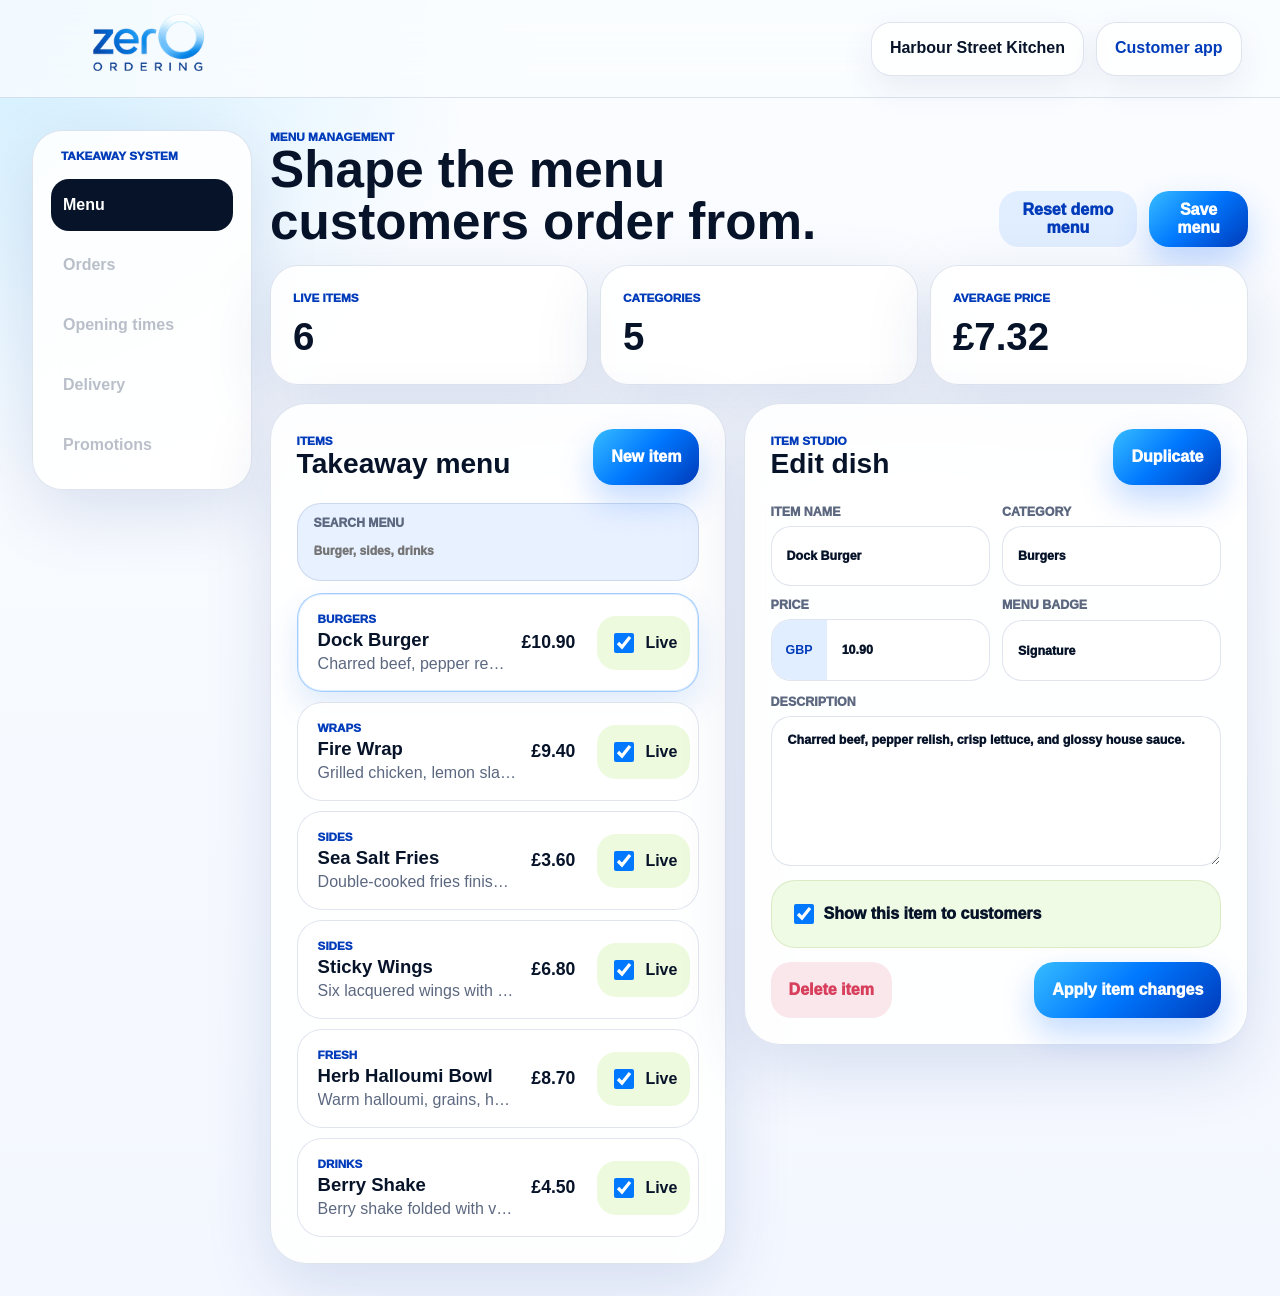
==== dashboard/index.html @ a02d7c76 "Add takeaway menu dashboard" ====
<!doctype html>
<html lang="en">
  <head>
    <meta charset="UTF-8" />
    <meta name="viewport" content="width=device-width, initial-scale=1.0" />
    <title>Zero Ordering Dashboard</title>
    <link rel="stylesheet" href="./dashboard.css" />
  </head>
  <body>
    <header class="dashboard-topbar">
      <img src="../assets/zero-ordering-logo.png" alt="Zero Ordering" />
      <nav aria-label="Takeaway dashboard">
        <strong>Harbour Street Kitchen</strong>
        <a href="../" target="_blank" rel="noreferrer">Customer app</a>
      </nav>
    </header>

    <main class="dashboard-shell">
      <aside class="dashboard-nav">
        <p>Takeaway system</p>
        <button class="active" type="button">Menu</button>
        <button type="button" disabled>Orders</button>
        <button type="button" disabled>Opening times</button>
        <button type="button" disabled>Delivery</button>
        <button type="button" disabled>Promotions</button>
      </aside>

      <section class="dashboard-main" aria-labelledby="dashboard-title">
        <header class="dashboard-heading">
          <div>
            <p>Menu management</p>
            <h1 id="dashboard-title">Shape the menu customers order from.</h1>
          </div>
          <div class="heading-actions">
            <button class="quiet-action" id="reset-menu" type="button">Reset demo menu</button>
            <button class="save-action" id="save-menu" type="button">Save menu</button>
          </div>
        </header>

        <div class="metrics" id="menu-metrics" aria-label="Menu metrics"></div>

        <div class="dashboard-grid">
          <section class="menu-library" aria-labelledby="library-title">
            <div class="panel-head">
              <div>
                <p>Items</p>
                <h2 id="library-title">Takeaway menu</h2>
              </div>
              <button id="new-item" type="button">New item</button>
            </div>
            <label class="dashboard-search">
              <span>Search menu</span>
              <input id="dashboard-search" type="search" placeholder="Burger, sides, drinks" />
            </label>
            <div class="menu-table" id="dashboard-items"></div>
          </section>

          <section class="editor-panel" aria-labelledby="editor-title">
            <div class="panel-head">
              <div>
                <p>Item studio</p>
                <h2 id="editor-title">Edit dish</h2>
              </div>
              <button class="quiet-action" id="duplicate-item" type="button">Duplicate</button>
            </div>

            <form id="menu-editor">
              <div class="editor-grid">
                <label>
                  Item name
                  <input required name="name" type="text" />
                </label>
                <label>
                  Category
                  <input required name="category" type="text" />
                </label>
                <label>
                  Price
                  <span class="price-input">
                    <b>GBP</b>
                    <input required min="0" name="price" step="0.05" type="number" />
                  </span>
                </label>
                <label>
                  Menu badge
                  <input required maxlength="18" name="time" type="text" />
                </label>
              </div>
              <label>
                Description
                <textarea required name="description" rows="5"></textarea>
              </label>
              <label class="live-switch">
                <input name="active" type="checkbox" />
                <span>Show this item to customers</span>
              </label>
              <div class="editor-actions">
                <button class="danger-action" id="delete-item" type="button">Delete item</button>
                <button class="save-action" type="submit">Apply item changes</button>
              </div>
            </form>
          </section>
        </div>
      </section>
    </main>

    <template id="dashboard-item-template">
      <article class="dashboard-item">
        <button class="item-select" type="button">
          <span>
            <small></small>
            <strong></strong>
            <em></em>
          </span>
          <b></b>
        </button>
        <label>
          <input class="item-live" type="checkbox" />
          <span>Live</span>
        </label>
      </article>
    </template>

    <div class="dashboard-toast" id="dashboard-toast" role="status" aria-live="polite"></div>
    <script src="../menu-api.js"></script>
    <script src="./dashboard.js"></script>
  </body>
</html>
---- dashboard/dashboard.css ----
:root {
  color-scheme: light;
  --zero: #0078ff;
  --zero-bright: #37bcff;
  --zero-deep: #003bba;
  --ink: #071329;
  --muted: #5c6880;
  --paper: #f3f7ff;
  --panel: rgba(255, 255, 255, 0.88);
  --line: rgba(9, 48, 122, 0.13);
  --good: #aee96b;
  --danger: #d73f5c;
  --shadow: 0 22px 68px rgba(0, 47, 132, 0.13);
}

* {
  box-sizing: border-box;
  letter-spacing: 0;
}

body {
  background:
    radial-gradient(circle at top left, rgba(55, 188, 255, 0.22), transparent 30rem),
    linear-gradient(180deg, #fbfdff, var(--paper));
  color: var(--ink);
  font-family: Inter, "SF Pro Text", "Segoe UI", Arial, sans-serif;
  margin: 0;
}

button,
input,
textarea {
  font: inherit;
}

button {
  cursor: pointer;
}

button:disabled {
  cursor: not-allowed;
  opacity: 0.42;
}

p,
h1,
h2 {
  margin: 0;
}

p {
  color: var(--muted);
}

.dashboard-topbar {
  align-items: center;
  backdrop-filter: blur(24px);
  background: rgba(251, 253, 255, 0.8);
  border-bottom: 1px solid var(--line);
  display: flex;
  justify-content: space-between;
  min-height: 90px;
  padding: 12px clamp(14px, 3vw, 42px);
  position: sticky;
  top: 0;
  z-index: 4;
}

.dashboard-topbar img {
  width: min(220px, 42vw);
}

.dashboard-topbar nav {
  align-items: center;
  display: flex;
  gap: 12px;
}

.dashboard-topbar nav strong,
.dashboard-topbar nav a {
  background: rgba(255, 255, 255, 0.8);
  border: 1px solid var(--line);
  border-radius: 20px;
  box-shadow: 0 12px 34px rgba(0, 45, 132, 0.08);
  min-height: 54px;
  padding: 16px 18px;
}

.dashboard-topbar nav a {
  color: var(--zero-deep);
  font-weight: 900;
  text-decoration: none;
}

.dashboard-shell {
  display: grid;
  gap: 18px;
  grid-template-columns: 220px minmax(0, 1fr);
  margin: 0 auto;
  max-width: 1600px;
  padding: clamp(14px, 2.5vw, 34px);
}

.dashboard-nav,
.menu-library,
.editor-panel,
.metrics article {
  backdrop-filter: blur(20px);
  background: var(--panel);
  border: 1px solid var(--line);
  box-shadow: var(--shadow);
}

.dashboard-nav {
  align-self: start;
  border-radius: 30px;
  display: grid;
  gap: 8px;
  padding: 18px;
  position: sticky;
  top: 116px;
}

.dashboard-nav p,
.dashboard-heading p,
.panel-head p,
.metrics span {
  color: var(--zero-deep);
  font-size: 0.74rem;
  font-weight: 950;
  text-transform: uppercase;
}

.dashboard-nav p {
  padding: 0 10px 8px;
}

.dashboard-nav button {
  background: transparent;
  border: 0;
  border-radius: 18px;
  color: var(--muted);
  font-weight: 850;
  min-height: 52px;
  padding: 0 12px;
  text-align: left;
}

.dashboard-nav button.active {
  background: var(--ink);
  color: white;
}

.dashboard-main {
  min-width: 0;
}

.dashboard-heading,
.panel-head,
.heading-actions,
.editor-actions {
  align-items: center;
  display: flex;
  gap: 12px;
  justify-content: space-between;
}

.dashboard-heading {
  align-items: end;
  margin-bottom: 18px;
}

.dashboard-heading h1 {
  font-size: clamp(2rem, 4vw, 4.5rem);
  line-height: 1;
  max-width: 880px;
  text-wrap: balance;
}

.quiet-action,
.save-action,
.danger-action,
.panel-head button {
  border: 0;
  border-radius: 20px;
  font-weight: 950;
  min-height: 56px;
  padding: 0 18px;
}

.quiet-action {
  background: rgba(224, 237, 255, 0.94);
  color: var(--zero-deep);
}

.save-action,
.panel-head button {
  background: linear-gradient(135deg, var(--zero-bright), var(--zero) 48%, var(--zero-deep));
  box-shadow: 0 16px 34px rgba(0, 102, 255, 0.24);
  color: white;
}

.danger-action {
  background: rgba(215, 63, 92, 0.12);
  color: var(--danger);
}

.metrics {
  display: grid;
  gap: 12px;
  grid-template-columns: repeat(3, minmax(0, 1fr));
  margin-bottom: 18px;
}

.metrics article {
  border-radius: 28px;
  min-height: 120px;
  padding: 22px;
}

.metrics strong {
  display: block;
  font-size: clamp(2rem, 3vw, 3.2rem);
  margin-top: 9px;
}

.dashboard-grid {
  align-items: start;
  display: grid;
  gap: 18px;
  grid-template-columns: minmax(410px, 0.95fr) minmax(440px, 1.05fr);
}

.menu-library,
.editor-panel {
  border-radius: 36px;
  min-width: 0;
  padding: clamp(18px, 2vw, 28px);
}

.panel-head h2 {
  font-size: clamp(1.45rem, 2.2vw, 2.4rem);
}

.dashboard-search {
  background: rgba(230, 240, 255, 0.9);
  border: 1px solid var(--line);
  border-radius: 24px;
  color: var(--muted);
  display: grid;
  font-size: 0.76rem;
  font-weight: 950;
  gap: 4px;
  margin: 18px 0 12px;
  padding: 12px 16px;
  text-transform: uppercase;
}

input,
textarea {
  background: rgba(255, 255, 255, 0.92);
  border: 1px solid var(--line);
  border-radius: 20px;
  color: var(--ink);
  min-width: 0;
  outline: 0;
  padding: 0 15px;
}

.dashboard-search input {
  background: transparent;
  border: 0;
  min-height: 34px;
  padding: 0;
  text-transform: none;
}

.menu-table {
  display: grid;
  gap: 10px;
}

.dashboard-item {
  align-items: center;
  background: rgba(255, 255, 255, 0.9);
  border: 1px solid var(--line);
  border-radius: 25px;
  display: grid;
  gap: 10px;
  grid-template-columns: minmax(0, 1fr) auto;
  padding: 8px;
}

.dashboard-item.selected {
  border-color: rgba(0, 120, 255, 0.36);
  box-shadow: inset 0 0 0 1px rgba(0, 120, 255, 0.14), 0 16px 32px rgba(0, 94, 226, 0.12);
}

.item-select {
  align-items: center;
  background: transparent;
  border: 0;
  color: var(--ink);
  display: flex;
  gap: 14px;
  justify-content: space-between;
  min-height: 78px;
  min-width: 0;
  padding: 10px 12px;
  text-align: left;
}

.item-select span {
  min-width: 0;
}

.item-select small,
.item-select em {
  color: var(--muted);
  display: block;
  font-style: normal;
}

.item-select small {
  color: var(--zero-deep);
  font-size: 0.73rem;
  font-weight: 950;
  text-transform: uppercase;
}

.item-select strong {
  display: block;
  font-size: 1.16rem;
  margin: 4px 0;
}

.item-select em {
  overflow: hidden;
  text-overflow: ellipsis;
  white-space: nowrap;
}

.item-select b {
  font-size: 1.1rem;
  white-space: nowrap;
}

.dashboard-item label,
.live-switch {
  align-items: center;
  display: flex;
  font-weight: 900;
  gap: 8px;
}

.dashboard-item label {
  background: rgba(174, 233, 107, 0.22);
  border-radius: 19px;
  min-height: 54px;
  padding: 0 13px;
}

input[type="checkbox"] {
  accent-color: var(--zero);
  height: 20px;
  min-height: 0;
  width: 20px;
}

#menu-editor {
  display: grid;
  gap: 14px;
  margin-top: 20px;
}

#menu-editor label {
  color: var(--muted);
  display: grid;
  font-size: 0.78rem;
  font-weight: 950;
  gap: 7px;
  text-transform: uppercase;
}

.editor-grid {
  display: grid;
  gap: 12px;
  grid-template-columns: 1fr 1fr;
}

#menu-editor input {
  min-height: 60px;
  text-transform: none;
}

#menu-editor textarea {
  min-height: 150px;
  padding: 16px;
  resize: vertical;
  text-transform: none;
}

.price-input {
  align-items: center;
  background: rgba(255, 255, 255, 0.92);
  border: 1px solid var(--line);
  border-radius: 20px;
  display: grid;
  grid-template-columns: auto 1fr;
  min-height: 60px;
  overflow: hidden;
}

.price-input b {
  background: rgba(224, 237, 255, 0.94);
  color: var(--zero-deep);
  display: grid;
  font-size: 0.78rem;
  height: 100%;
  padding: 0 14px;
  place-items: center;
}

.price-input input {
  background: transparent;
  border: 0;
  border-radius: 0;
}

.live-switch {
  background: rgba(174, 233, 107, 0.18);
  border: 1px solid rgba(84, 144, 17, 0.14);
  border-radius: 24px;
  color: var(--ink) !important;
  display: flex !important;
  font-size: 1rem !important;
  min-height: 62px;
  padding: 0 18px;
  text-transform: none !important;
}

.dashboard-toast {
  background: var(--ink);
  border-radius: 23px;
  bottom: 22px;
  box-shadow: var(--shadow);
  color: white;
  left: 50%;
  max-width: calc(100vw - 28px);
  opacity: 0;
  padding: 16px 20px;
  pointer-events: none;
  position: fixed;
  transform: translate(-50%, 18px);
  transition: 180ms ease;
  z-index: 5;
}

.dashboard-toast.show {
  opacity: 1;
  transform: translate(-50%, 0);
}

@media (max-width: 1100px) {
  .dashboard-shell,
  .dashboard-grid {
    grid-template-columns: 1fr;
  }

  .dashboard-nav {
    display: flex;
    overflow-x: auto;
    position: static;
    scrollbar-width: none;
  }

  .dashboard-nav::-webkit-scrollbar {
    display: none;
  }

  .dashboard-nav p {
    display: none;
  }
}

@media (max-width: 720px) {
  .dashboard-topbar nav strong {
    display: none;
  }

  .dashboard-heading,
  .panel-head,
  .editor-actions {
    align-items: stretch;
    flex-direction: column;
  }

  .heading-actions,
  .metrics,
  .editor-grid {
    grid-template-columns: 1fr;
  }

  .heading-actions {
    display: grid;
    width: 100%;
  }

  .metrics {
    display: grid;
  }

  .dashboard-grid {
    gap: 12px;
  }

  .dashboard-item {
    grid-template-columns: 1fr;
  }
}
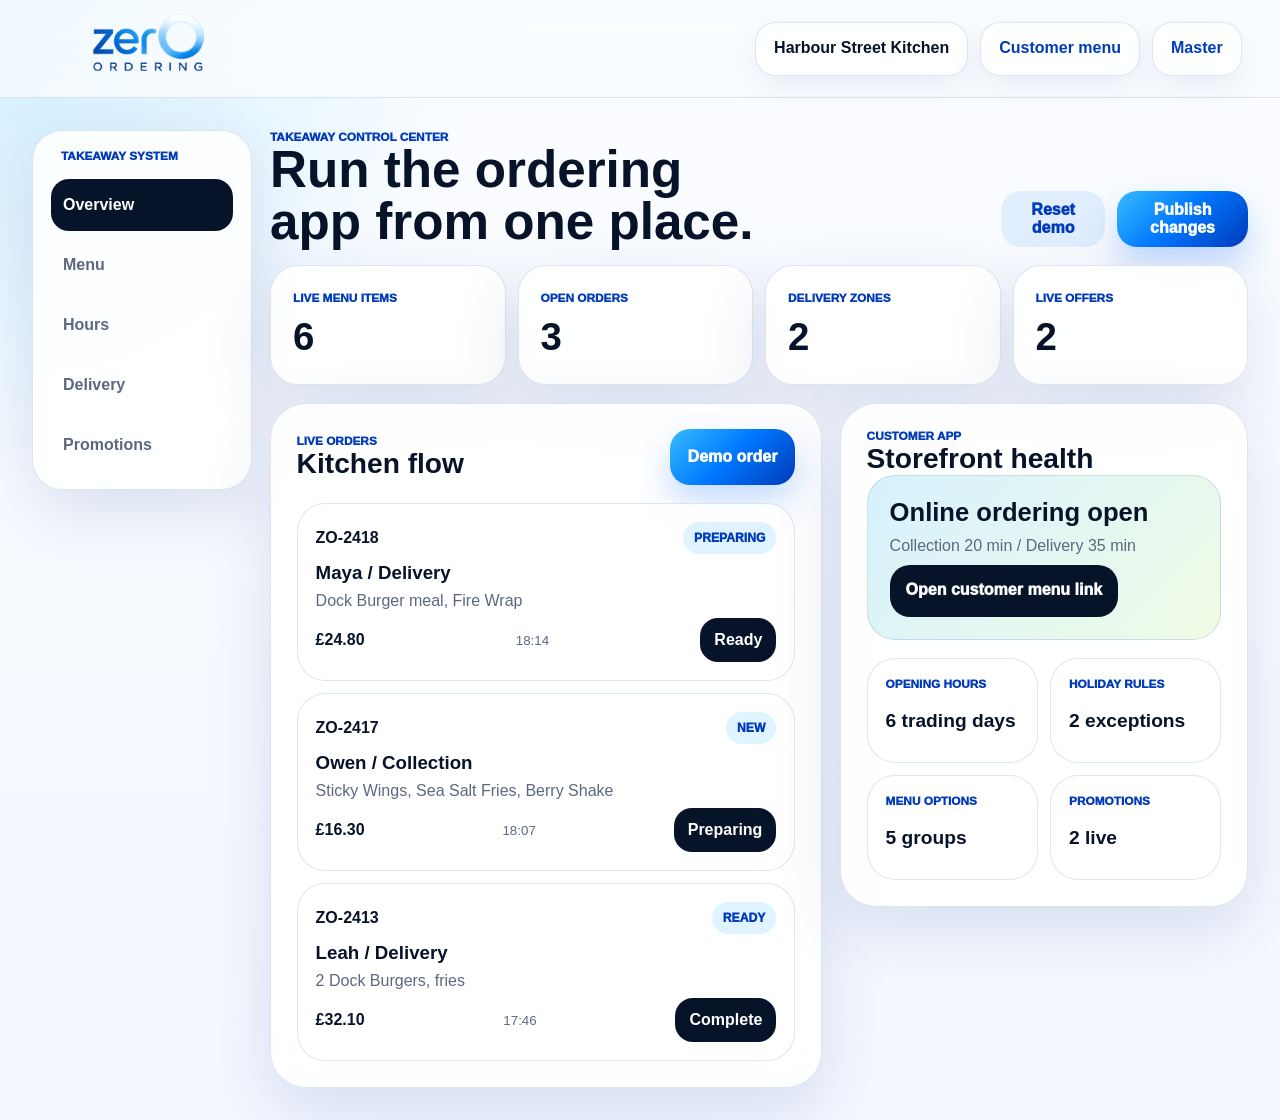
==== commit abea0efc: "Build takeaway control and master dashboards" ====
--- a/dashboard/index.html
+++ b/dashboard/index.html
@@ -3,124 +3,167 @@
   <head>
     <meta charset="UTF-8" />
     <meta name="viewport" content="width=device-width, initial-scale=1.0" />
-    <title>Zero Ordering Dashboard</title>
+    <title>Takeaway Control Center - Zero Ordering</title>
     <link rel="stylesheet" href="./dashboard.css" />
   </head>
   <body>
     <header class="dashboard-topbar">
       <img src="../assets/zero-ordering-logo.png" alt="Zero Ordering" />
-      <nav aria-label="Takeaway dashboard">
-        <strong>Harbour Street Kitchen</strong>
-        <a href="../" target="_blank" rel="noreferrer">Customer app</a>
+      <nav aria-label="Dashboard destinations">
+        <strong id="takeaway-name">Harbour Street Kitchen</strong>
+        <a href="../" target="_blank" rel="noreferrer">Customer menu</a>
+        <a href="../master/">Master</a>
       </nav>
     </header>
 
     <main class="dashboard-shell">
-      <aside class="dashboard-nav">
+      <aside class="dashboard-nav" aria-label="Takeaway controls">
         <p>Takeaway system</p>
-        <button class="active" type="button">Menu</button>
-        <button type="button" disabled>Orders</button>
-        <button type="button" disabled>Opening times</button>
-        <button type="button" disabled>Delivery</button>
-        <button type="button" disabled>Promotions</button>
+        <button class="active" data-view="overview" type="button">Overview</button>
+        <button data-view="menu" type="button">Menu</button>
+        <button data-view="hours" type="button">Hours</button>
+        <button data-view="delivery" type="button">Delivery</button>
+        <button data-view="promotions" type="button">Promotions</button>
       </aside>
 
-      <section class="dashboard-main" aria-labelledby="dashboard-title">
+      <section class="dashboard-main">
         <header class="dashboard-heading">
           <div>
-            <p>Menu management</p>
-            <h1 id="dashboard-title">Shape the menu customers order from.</h1>
+            <p id="view-kicker">Takeaway control center</p>
+            <h1 id="view-title">Run the ordering app from one place.</h1>
           </div>
           <div class="heading-actions">
-            <button class="quiet-action" id="reset-menu" type="button">Reset demo menu</button>
-            <button class="save-action" id="save-menu" type="button">Save menu</button>
+            <button class="quiet-action" id="reset-system" type="button">Reset demo</button>
+            <button class="save-action" id="save-system" type="button">Publish changes</button>
           </div>
         </header>
 
-        <div class="metrics" id="menu-metrics" aria-label="Menu metrics"></div>
+        <section class="control-view active" data-panel="overview">
+          <div class="metrics" id="overview-metrics" aria-label="Takeaway metrics"></div>
+          <div class="operations-grid">
+            <section class="panel order-panel">
+              <div class="panel-head">
+                <div><p>Live orders</p><h2>Kitchen flow</h2></div>
+                <button id="add-demo-order" type="button">Demo order</button>
+              </div>
+              <div class="order-queue" id="order-queue"></div>
+            </section>
+            <section class="panel app-panel">
+              <div class="panel-head">
+                <div><p>Customer app</p><h2>Storefront health</h2></div>
+              </div>
+              <div class="service-card" id="service-card"></div>
+              <div class="setup-grid" id="setup-grid"></div>
+            </section>
+          </div>
+        </section>
 
-        <div class="dashboard-grid">
-          <section class="menu-library" aria-labelledby="library-title">
+        <section class="control-view" data-panel="menu">
+          <div class="dashboard-grid">
+            <section class="panel menu-library" aria-labelledby="library-title">
+              <div class="panel-head">
+                <div><p>Menu items</p><h2 id="library-title">Customer catalogue</h2></div>
+                <button id="new-item" type="button">New item</button>
+              </div>
+              <label class="dashboard-search">
+                <span>Search menu</span>
+                <input id="dashboard-search" type="search" placeholder="Burger, sides, drinks" />
+              </label>
+              <div class="menu-table" id="dashboard-items"></div>
+            </section>
+
+            <section class="panel editor-panel" aria-labelledby="editor-title">
+              <div class="panel-head">
+                <div><p>Item studio</p><h2 id="editor-title">Dish and options</h2></div>
+                <button class="quiet-action" id="duplicate-item" type="button">Duplicate</button>
+              </div>
+              <form id="menu-editor">
+                <div class="editor-grid">
+                  <label>Item name<input required name="name" type="text" /></label>
+                  <label>Category<input required name="category" type="text" /></label>
+                  <label>Price<span class="price-input"><b>GBP</b><input required min="0" name="price" step="0.05" type="number" /></span></label>
+                  <label>Menu badge<input required maxlength="18" name="time" type="text" /></label>
+                </div>
+                <label>Description<textarea required name="description" rows="4"></textarea></label>
+                <label class="live-switch"><input name="active" type="checkbox" /><span>Show this item on the customer menu</span></label>
+                <section class="modifier-section" aria-labelledby="modifier-title">
+                  <div class="panel-head compact">
+                    <div><p>Pickable options</p><h3 id="modifier-title">Modifier groups</h3></div>
+                    <button class="quiet-action" id="add-option-group" type="button">Add group</button>
+                  </div>
+                  <div class="modifier-groups" id="modifier-groups"></div>
+                </section>
+                <div class="editor-actions">
+                  <button class="danger-action" id="delete-item" type="button">Delete item</button>
+                  <button class="save-action" type="submit">Apply item changes</button>
+                </div>
+              </form>
+            </section>
+          </div>
+        </section>
+
+        <section class="control-view" data-panel="hours">
+          <div class="operations-grid">
+            <section class="panel">
+              <div class="panel-head">
+                <div><p>Opening hours</p><h2>Weekly schedule</h2></div>
+              </div>
+              <div class="hours-grid" id="hours-grid"></div>
+            </section>
+            <section class="panel">
+              <div class="panel-head">
+                <div><p>Closures</p><h2>Holidays and exceptions</h2></div>
+                <button id="add-holiday" type="button">Add day</button>
+              </div>
+              <div class="holiday-list" id="holiday-list"></div>
+            </section>
+          </div>
+        </section>
+
+        <section class="control-view" data-panel="delivery">
+          <div class="operations-grid delivery-layout">
+            <section class="panel">
+              <div class="panel-head">
+                <div><p>Service controls</p><h2>Collection and delivery</h2></div>
+              </div>
+              <form class="service-form" id="service-form">
+                <label class="live-switch"><input name="acceptingOrders" type="checkbox" /><span>Accept online orders now</span></label>
+                <div class="editor-grid">
+                  <label>Minimum order<span class="price-input"><b>GBP</b><input name="minimumOrder" min="0" step="0.50" type="number" /></span></label>
+                  <label>Collection time<input name="collectionMinutes" min="5" step="5" type="number" /></label>
+                  <label>Delivery time<input name="deliveryMinutes" min="5" step="5" type="number" /></label>
+                  <label>Support phone<input name="phone" type="tel" /></label>
+                </div>
+              </form>
+            </section>
+            <section class="panel">
+              <div class="panel-head">
+                <div><p>Delivery zones</p><h2>Fees, areas, ETAs</h2></div>
+                <button id="add-zone" type="button">Add zone</button>
+              </div>
+              <div class="zone-editor" id="zone-editor"></div>
+            </section>
+          </div>
+        </section>
+
+        <section class="control-view" data-panel="promotions">
+          <section class="panel">
             <div class="panel-head">
-              <div>
-                <p>Items</p>
-                <h2 id="library-title">Takeaway menu</h2>
-              </div>
-              <button id="new-item" type="button">New item</button>
+              <div><p>Promotions</p><h2>Discount codes and offers</h2></div>
+              <button id="add-promotion" type="button">New promotion</button>
             </div>
-            <label class="dashboard-search">
-              <span>Search menu</span>
-              <input id="dashboard-search" type="search" placeholder="Burger, sides, drinks" />
-            </label>
-            <div class="menu-table" id="dashboard-items"></div>
+            <div class="promotion-grid" id="promotion-grid"></div>
           </section>
-
-          <section class="editor-panel" aria-labelledby="editor-title">
-            <div class="panel-head">
-              <div>
-                <p>Item studio</p>
-                <h2 id="editor-title">Edit dish</h2>
-              </div>
-              <button class="quiet-action" id="duplicate-item" type="button">Duplicate</button>
-            </div>
-
-            <form id="menu-editor">
-              <div class="editor-grid">
-                <label>
-                  Item name
-                  <input required name="name" type="text" />
-                </label>
-                <label>
-                  Category
-                  <input required name="category" type="text" />
-                </label>
-                <label>
-                  Price
-                  <span class="price-input">
-                    <b>GBP</b>
-                    <input required min="0" name="price" step="0.05" type="number" />
-                  </span>
-                </label>
-                <label>
-                  Menu badge
-                  <input required maxlength="18" name="time" type="text" />
-                </label>
-              </div>
-              <label>
-                Description
-                <textarea required name="description" rows="5"></textarea>
-              </label>
-              <label class="live-switch">
-                <input name="active" type="checkbox" />
-                <span>Show this item to customers</span>
-              </label>
-              <div class="editor-actions">
-                <button class="danger-action" id="delete-item" type="button">Delete item</button>
-                <button class="save-action" type="submit">Apply item changes</button>
-              </div>
-            </form>
-          </section>
-        </div>
+        </section>
       </section>
     </main>
 
     <template id="dashboard-item-template">
       <article class="dashboard-item">
-        <button class="item-select" type="button">
-          <span>
-            <small></small>
-            <strong></strong>
-            <em></em>
-          </span>
-          <b></b>
-        </button>
-        <label>
-          <input class="item-live" type="checkbox" />
-          <span>Live</span>
-        </label>
+        <button class="item-select" type="button"><span><small></small><strong></strong><em></em></span><b></b></button>
+        <label><input class="item-live" type="checkbox" /><span>Live</span></label>
       </article>
     </template>
-
     <div class="dashboard-toast" id="dashboard-toast" role="status" aria-live="polite"></div>
     <script src="../menu-api.js"></script>
     <script src="./dashboard.js"></script>
--- a/dashboard/dashboard.css
+++ b/dashboard/dashboard.css
@@ -208,7 +208,7 @@
 .metrics {
   display: grid;
   gap: 12px;
-  grid-template-columns: repeat(3, minmax(0, 1fr));
+  grid-template-columns: repeat(4, minmax(0, 1fr));
   margin-bottom: 18px;
 }
 
@@ -229,6 +229,151 @@
   display: grid;
   gap: 18px;
   grid-template-columns: minmax(410px, 0.95fr) minmax(440px, 1.05fr);
+}
+
+.control-view {
+  display: none;
+}
+
+.control-view.active {
+  display: block;
+}
+
+.panel {
+  backdrop-filter: blur(20px);
+  background: var(--panel);
+  border: 1px solid var(--line);
+  border-radius: 36px;
+  box-shadow: var(--shadow);
+  min-width: 0;
+  padding: clamp(18px, 2vw, 28px);
+}
+
+.operations-grid {
+  align-items: start;
+  display: grid;
+  gap: 18px;
+  grid-template-columns: minmax(0, 1.15fr) minmax(380px, 0.85fr);
+}
+
+.panel h3 {
+  margin: 0;
+}
+
+.order-queue,
+.setup-grid,
+.modifier-groups,
+.zone-editor,
+.promotion-grid,
+.holiday-list {
+  display: grid;
+  gap: 12px;
+  margin-top: 18px;
+}
+
+.queue-card,
+.service-card,
+.setup-grid article,
+.modifier-card,
+.hour-row,
+.holiday-row,
+.zone-card,
+.promo-card {
+  background: rgba(255, 255, 255, 0.88);
+  border: 1px solid var(--line);
+  border-radius: 28px;
+}
+
+.queue-card {
+  display: grid;
+  gap: 8px;
+  padding: 18px;
+}
+
+.queue-card header,
+.queue-card footer,
+.service-card,
+.zone-card header,
+.promo-card header,
+.modifier-card header,
+.modifier-card footer {
+  align-items: center;
+  display: flex;
+  gap: 10px;
+  justify-content: space-between;
+}
+
+.queue-card header span {
+  background: rgba(55, 188, 255, 0.16);
+  border-radius: 999px;
+  color: var(--zero-deep);
+  font-size: 0.76rem;
+  font-weight: 950;
+  padding: 9px 11px;
+  text-transform: uppercase;
+}
+
+.queue-card footer {
+  flex-wrap: wrap;
+}
+
+.queue-card footer small {
+  color: var(--muted);
+}
+
+.queue-card button,
+.modifier-card button {
+  background: var(--ink);
+  border: 0;
+  border-radius: 18px;
+  color: white;
+  font-weight: 900;
+  min-height: 44px;
+  padding: 0 14px;
+}
+
+.service-card {
+  align-items: start;
+  background: linear-gradient(135deg, rgba(55, 188, 255, 0.2), rgba(174, 233, 107, 0.18));
+  display: grid;
+  justify-items: start;
+  padding: 22px;
+}
+
+.service-card strong {
+  font-size: clamp(1.25rem, 2vw, 2rem);
+}
+
+.service-card a {
+  background: var(--ink);
+  border-radius: 20px;
+  color: white;
+  font-weight: 950;
+  min-height: 52px;
+  padding: 16px;
+  text-decoration: none;
+}
+
+.setup-grid {
+  grid-template-columns: 1fr 1fr;
+}
+
+.setup-grid article {
+  display: grid;
+  gap: 7px;
+  min-height: 105px;
+  padding: 18px;
+}
+
+.setup-grid span {
+  color: var(--zero-deep);
+  font-size: 0.74rem;
+  font-weight: 950;
+  text-transform: uppercase;
+}
+
+.setup-grid strong {
+  font-size: 1.2rem;
 }
 
 .menu-library,
@@ -240,6 +385,14 @@
 
 .panel-head h2 {
   font-size: clamp(1.45rem, 2.2vw, 2.4rem);
+}
+
+.panel-head h3 {
+  font-size: clamp(1.15rem, 1.65vw, 1.65rem);
+}
+
+.panel-head.compact {
+  margin-bottom: 12px;
 }
 
 .dashboard-search {
@@ -398,6 +551,144 @@
   padding: 16px;
   resize: vertical;
   text-transform: none;
+}
+
+.modifier-section {
+  background: rgba(230, 240, 255, 0.62);
+  border: 1px solid var(--line);
+  border-radius: 30px;
+  padding: 16px;
+}
+
+.modifier-card {
+  display: grid;
+  gap: 11px;
+  padding: 14px;
+}
+
+.modifier-card header input {
+  flex: 1;
+  font-weight: 950;
+  min-height: 54px;
+}
+
+.modifier-card header label,
+.zone-card header label,
+.promo-card header label {
+  align-items: center;
+  background: rgba(174, 233, 107, 0.22);
+  border-radius: 18px;
+  display: flex;
+  font-weight: 900;
+  gap: 7px;
+  min-height: 50px;
+  padding: 0 12px;
+}
+
+.choice-list {
+  display: grid;
+  gap: 8px;
+}
+
+.choice-row {
+  align-items: center;
+  display: grid;
+  gap: 8px;
+  grid-template-columns: minmax(0, 1fr) minmax(150px, 0.52fr) auto;
+}
+
+.choice-row > input,
+.zone-card header > input,
+.promo-card header > input {
+  min-height: 58px;
+}
+
+.choice-row > button,
+.modifier-card footer button:last-child {
+  background: rgba(215, 63, 92, 0.12);
+  color: var(--danger);
+}
+
+.empty-note {
+  border: 1px dashed rgba(0, 120, 255, 0.28);
+  border-radius: 24px;
+  padding: 18px;
+}
+
+.hours-grid {
+  display: grid;
+  gap: 10px;
+  margin-top: 18px;
+}
+
+.hour-row {
+  align-items: center;
+  display: grid;
+  gap: 10px;
+  grid-template-columns: 1fr auto minmax(120px, 0.7fr) minmax(120px, 0.7fr);
+  min-height: 78px;
+  padding: 10px 14px;
+}
+
+.hour-row label,
+.holiday-row label {
+  align-items: center;
+  display: flex;
+  font-weight: 900;
+  gap: 7px;
+}
+
+.hour-row input,
+.holiday-row input,
+.service-form > .editor-grid input,
+.zone-card input,
+.promo-card input {
+  min-height: 58px;
+}
+
+.holiday-row {
+  align-items: center;
+  display: grid;
+  gap: 10px;
+  grid-template-columns: minmax(150px, 0.7fr) minmax(0, 1fr) auto auto;
+  padding: 12px;
+}
+
+.delivery-layout {
+  grid-template-columns: minmax(380px, 0.75fr) minmax(0, 1.25fr);
+}
+
+.service-form {
+  display: grid;
+  gap: 14px;
+  margin-top: 18px;
+}
+
+.zone-card,
+.promo-card {
+  display: grid;
+  gap: 12px;
+  padding: 16px;
+}
+
+.zone-card header > input,
+.promo-card header > input {
+  font-size: 1.15rem;
+  font-weight: 950;
+}
+
+.zone-card label,
+.promo-card label {
+  color: var(--muted);
+  display: grid;
+  font-size: 0.78rem;
+  font-weight: 950;
+  gap: 7px;
+  text-transform: uppercase;
+}
+
+.promotion-grid {
+  grid-template-columns: repeat(auto-fit, minmax(min(410px, 100%), 1fr));
 }
 
 .price-input {
@@ -463,7 +754,9 @@
 
 @media (max-width: 1100px) {
   .dashboard-shell,
-  .dashboard-grid {
+  .dashboard-grid,
+  .operations-grid,
+  .delivery-layout {
     grid-template-columns: 1fr;
   }
 
@@ -488,6 +781,10 @@
     display: none;
   }
 
+  .dashboard-topbar nav a:last-child {
+    display: none;
+  }
+
   .dashboard-heading,
   .panel-head,
   .editor-actions {
@@ -497,7 +794,11 @@
 
   .heading-actions,
   .metrics,
-  .editor-grid {
+  .editor-grid,
+  .setup-grid,
+  .choice-row,
+  .hour-row,
+  .holiday-row {
     grid-template-columns: 1fr;
   }
 
